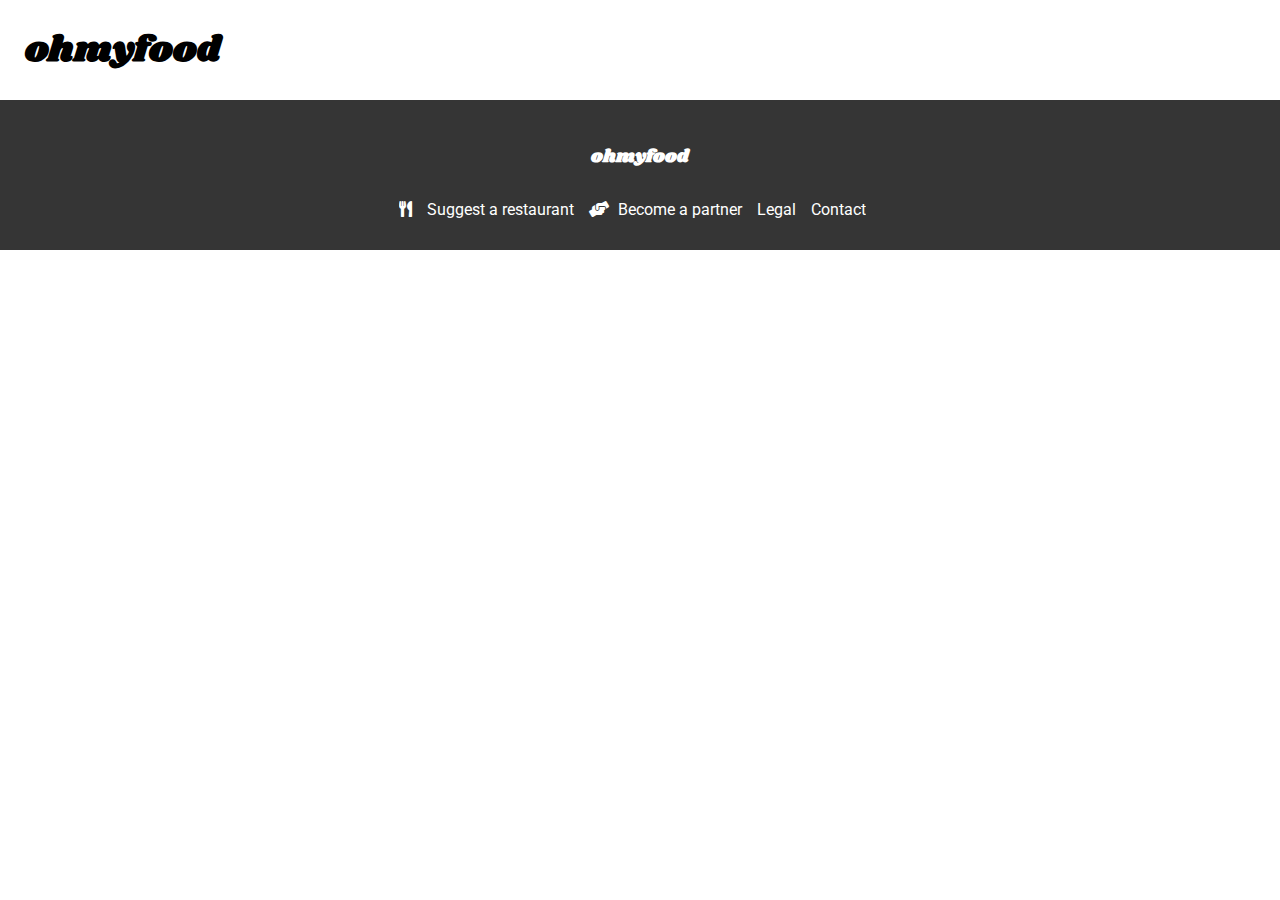
==== index.html @ 18c47f34 "finished header and footer" ====
<!DOCTYPE html>
<html lang="en">
  <head>
    <meta charset="UTF-8" />
    <meta name="viewport" content="width=device-width, initial-scale=1.0" />
    <link
      rel="stylesheet"
      href="https://cdnjs.cloudflare.com/ajax/libs/font-awesome/5.15.2/css/all.min.css"
    />
    <link rel="stylesheet" href="css/main.css" />
    <title>Document</title>
  </head>
  <body>
    <!-- Header -->
    <header class="header flex flex-ai-c">
      <h1 class="header__title"><a href="index.html">ohmyfood</a></h1>
    </header>

    <!-- Footer -->
    <footer class="footer">
      <h3 class="footer__heading">ohmyfood</h3>
      <ul class="footer__links flex flex-ai-c flex-jc-c">
        <li class="footer__listItems">
          <i class="fas fa-utensils footer__icon1"></i
          ><a href="#">Suggest a restaurant</a>
        </li>
        <li class="footer__listItems">
          <i class="fas fa-hands-helping footer__icon2"></i>
          <a href="#">Become a partner</a>
        </li>
        <li class="footer__listItems"><a href="#">Legal</a></li>
        <li class="footer__listItems"><a href="#">Contact</a></li>
      </ul>
    </footer>
  </body>
</html>
---- css/main.css ----
@import url("https://fonts.googleapis.com/css2?family=Roboto:wght@100;300;400;500;700&display=swap");
@import url("https://fonts.googleapis.com/css2?family=Shrikhand&display=swap");
html {
  font-size: 100%;
}

li {
  list-style-type: none;
}

.flex {
  display: -webkit-box;
  display: -ms-flexbox;
  display: flex;
}

.flex-jc-sb {
  -webkit-box-pack: justify;
      -ms-flex-pack: justify;
          justify-content: space-between;
}

.flex-jc-c {
  -webkit-box-pack: center;
      -ms-flex-pack: center;
          justify-content: center;
}

.flex-ai-c {
  -webkit-box-align: center;
      -ms-flex-align: center;
          align-items: center;
}

body {
  margin: 0;
  padding: 0;
  -webkit-box-sizing: border-box;
          box-sizing: border-box;
}

*, *::before, *::after {
  -webkit-box-sizing: inherit;
          box-sizing: inherit;
}

h1, h2, h3, h4, h5, h6 {
  padding: 0;
  margin: 0;
}

a {
  color: inherit;
  text-decoration: none;
}

.header {
  height: 100px;
  padding: 0 25px;
}

@media (max-width: 63.9375em) {
  .header {
    height: 50px;
    -webkit-box-pack: center;
        -ms-flex-pack: center;
            justify-content: center;
  }
}

.header__title {
  font-family: "Shrikhand", cursive;
  font-size: 2.25rem;
  cursor: pointer;
}

.footer {
  height: 150px;
  padding: 44px;
  background-color: #353535;
  color: white;
  text-align: center;
}

@media (max-width: 39.9375em) {
  .footer {
    height: 200px;
    padding: 25px;
    text-align: left;
  }
  .footer__links {
    display: block;
  }
}

.footer__heading {
  font-size: 1.125rem;
  font-family: "Shrikhand", cursive;
  margin-bottom: 25px;
}

.footer__links {
  padding: 0;
  margin: 0;
}

.footer__listItems {
  font-size: 1rem;
  font-family: "Roboto", sans-serif;
  margin: 5px 0;
  padding-right: 15px;
}

.footer__icon1 {
  margin-right: 15px;
}

.footer__icon2 {
  margin-right: 5px;
}
/*# sourceMappingURL=main.css.map */
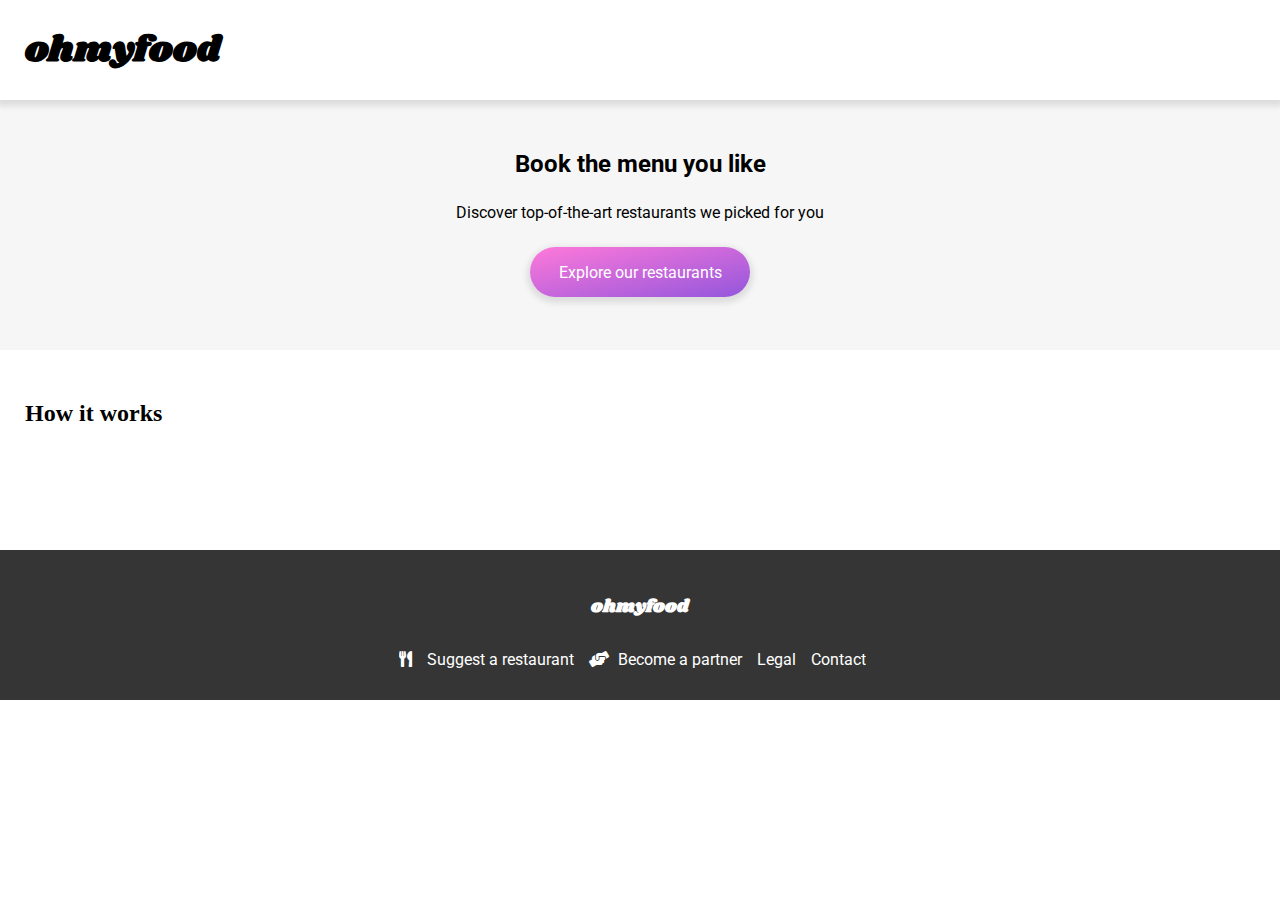
==== commit 6df89bf5: "finished location section and part of hero section" ====
--- a/index.html
+++ b/index.html
@@ -15,6 +15,27 @@
     <header class="header flex flex-ai-c">
       <h1 class="header__title"><a href="index.html">ohmyfood</a></h1>
     </header>
+
+    <!-- location section -->
+    <section class="location flex flex-jc-c flex-ai-c">
+      <p class="location__text">
+        <i class="fas fa-map-marker-alt location__icon"></i>Paris, Belleville
+      </p>
+    </section>
+
+    <!-- Hero section -->
+    <section class="hero">
+      <div class="heroTop">
+        <h2 class="heroTop__title">Book the menu you like</h2>
+        <p class="heroTop__text">
+          Discover top-of-the-art restaurants we picked for you
+        </p>
+        <button class="heroTop__button button">Explore our restaurants</button>
+      </div>
+      <div class="heroBottom">
+        <h2 class="heroBottom__title">How it works</h2>
+      </div>
+    </section>
 
     <!-- Footer -->
     <footer class="footer">
--- a/css/main.css
+++ b/css/main.css
@@ -8,6 +8,11 @@
   list-style-type: none;
 }
 
+button {
+  margin: 0;
+  padding: 0;
+}
+
 .flex {
   display: -webkit-box;
   display: -ms-flexbox;
@@ -49,14 +54,38 @@
   margin: 0;
 }
 
+p {
+  margin: 0;
+  padding: 0;
+}
+
 a {
   color: inherit;
   text-decoration: none;
 }
 
+.button {
+  height: 50px;
+  width: 220px;
+  background: -webkit-gradient(linear, left top, right bottom, from(#ff79da), to(#9356dc));
+  background: linear-gradient(to right bottom, #ff79da, #9356dc);
+  color: white;
+  -webkit-box-shadow: 0px 3px 6px 3px rgba(0, 0, 0, 0.1);
+          box-shadow: 0px 3px 6px 3px rgba(0, 0, 0, 0.1);
+  font-family: "Roboto", sans-serif;
+  font-size: 1rem;
+  border-style: none;
+  border-radius: 25px;
+  outline: none;
+}
+
 .header {
+  position: relative;
   height: 100px;
   padding: 0 25px;
+  z-index: 10;
+  -webkit-box-shadow: 0px 3px 6px 3px rgba(0, 0, 0, 0.1);
+          box-shadow: 0px 3px 6px 3px rgba(0, 0, 0, 0.1);
 }
 
 @media (max-width: 63.9375em) {
@@ -74,6 +103,71 @@
   cursor: pointer;
 }
 
+.location {
+  font-family: "Roboto", sans-serif;
+  font-size: 1rem;
+  height: 50px;
+  background-color: #eaeaea;
+}
+
+.location__icon {
+  position: relative;
+  right: 15px;
+}
+
+@media (min-width: 64em) {
+  .location {
+    display: none;
+  }
+}
+
+.hero {
+  height: 450px;
+  text-align: center;
+}
+
+.hero .heroTop {
+  padding: 50px 25px;
+  height: 250px;
+  background-color: #f6f6f6;
+}
+
+.hero .heroTop__title {
+  font-family: "Roboto", sans-serif;
+  font-size: 1.5rem;
+  margin-bottom: 25px;
+}
+
+.hero .heroTop__text {
+  font-family: "Roboto", sans-serif;
+  font-size: 1rem;
+}
+
+.hero .heroTop__button {
+  margin-top: 25px;
+}
+
+.hero .heroBottom {
+  padding: 50px 25px;
+  height: 200px;
+}
+
+.hero .heroBottom__title {
+  text-align: left;
+}
+
+@media (max-width: 39.9375em) {
+  .hero {
+    height: 725px;
+  }
+  .hero .heroTop {
+    height: 268px;
+  }
+  .hero .heroTop__text {
+    height: 38px;
+  }
+}
+
 .footer {
   height: 150px;
   padding: 44px;
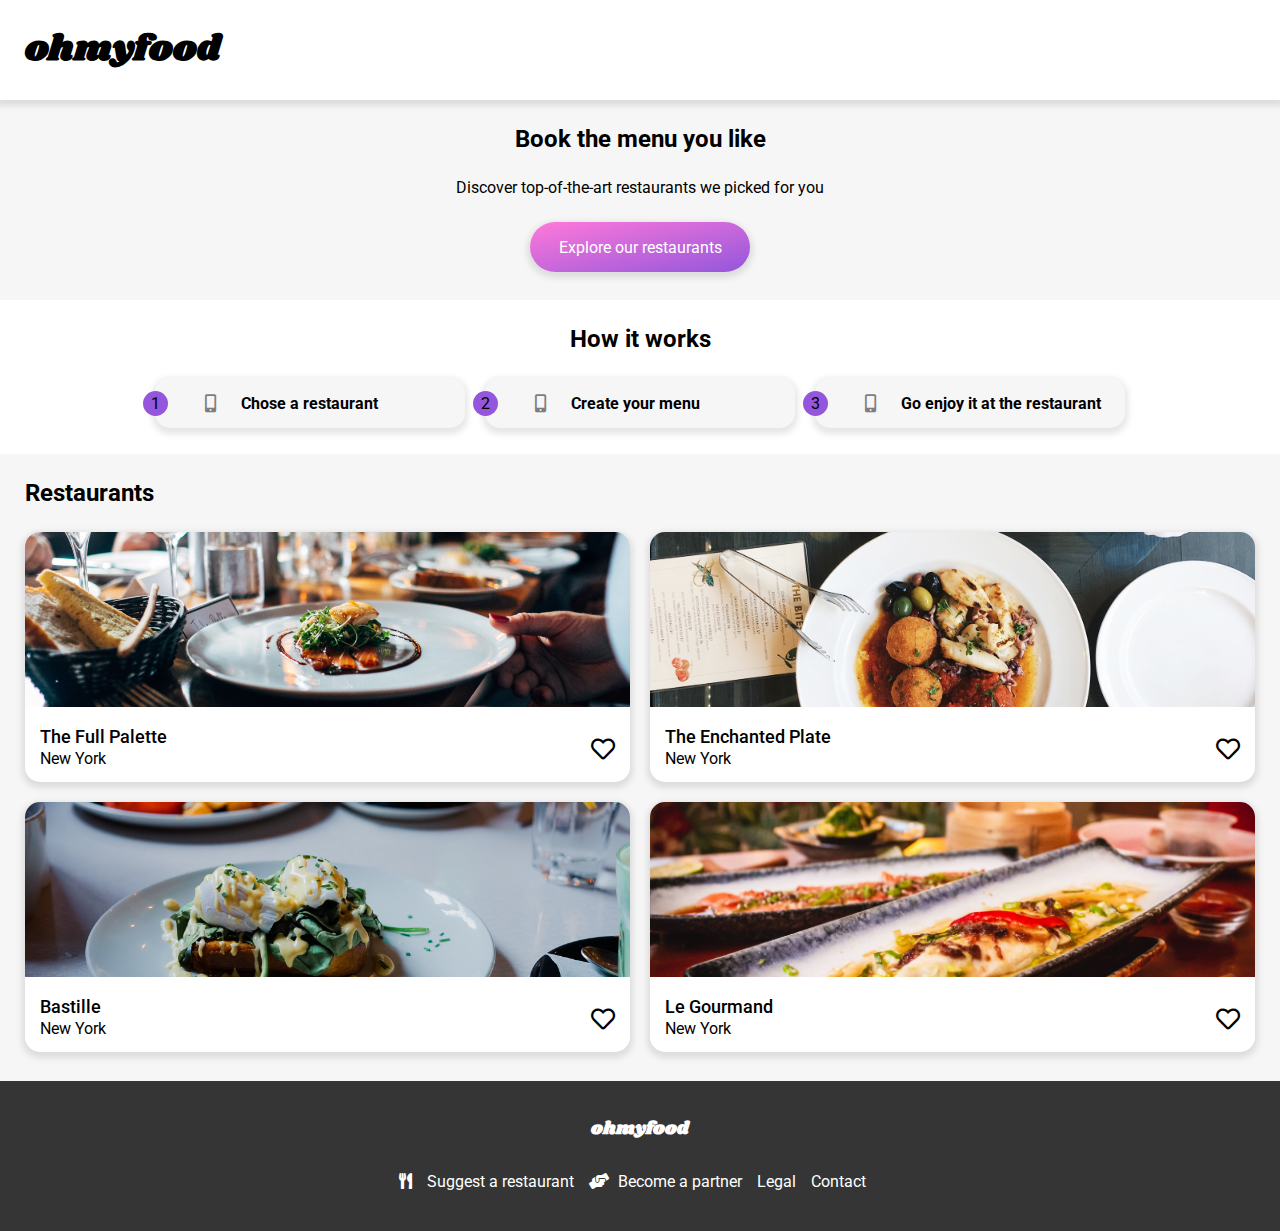
==== commit 31055b02: "Finished home page and cleaned up some code" ====
--- a/index.html
+++ b/index.html
@@ -12,8 +12,10 @@
   </head>
   <body>
     <!-- Header -->
-    <header class="header flex flex-ai-c">
-      <h1 class="header__title"><a href="index.html">ohmyfood</a></h1>
+    <header class="header">
+      <nav class="header__nav">
+        <h1 class="header__navTitle"><a href="index.html">ohmyfood</a></h1>
+      </nav>
     </header>
 
     <!-- location section -->
@@ -34,24 +36,113 @@
       </div>
       <div class="heroBottom">
         <h2 class="heroBottom__title">How it works</h2>
+        <div class="heroCards flex flex-ai-c">
+          <div class="heroCard flex flex-ai-c">
+            <div class="heroCard__circle flex flex-jc-c flex-ai-c">
+              <p>1</p>
+            </div>
+            <i class="fas fa-mobile-alt heroCard__icon"></i>
+            <p class="heroCard__text">Chose a restaurant</p>
+          </div>
+          <div class="heroCard flex flex-ai-c">
+            <div class="heroCard__circle flex flex-jc-c flex-ai-c">
+              <p>2</p>
+            </div>
+            <i class="fas fa-mobile-alt heroCard__icon"></i>
+            <p class="heroCard__text">Create your menu</p>
+          </div>
+          <div class="heroCard flex flex-ai-c">
+            <div class="heroCard__circle flex flex-jc-c flex-ai-c">
+              <p>3</p>
+            </div>
+            <i class="fas fa-mobile-alt heroCard__icon"></i>
+            <p class="heroCard__text">Go enjoy it at the restaurant</p>
+          </div>
+        </div>
       </div>
     </section>
 
+    <!-- Restaurants Section -->
+    <main class="restaurants">
+      <div class="restaurants__section">
+        <h2 class="restaurants__title">Restaurants</h2>
+        <section class="restaurants__cards grid">
+          <!-- The Full Palette -->
+          <div class="restaurants__card restaurants__card--big fullPalette">
+            <img
+              src="./img/jay-wennington-N_Y88TWmGwA-unsplash.jpg"
+              alt="the full Palette picture"
+              class="restaurants__cardPicture restaurants__cardPicture--big"
+            />
+            <div class="restaurants__cardInfo grid">
+              <h2 class="restaurants__cardTitle">The Full Palette</h2>
+              <p class="restaurants__cardText">New York</p>
+              <i class="far fa-heart restaurants__cardIcon"></i>
+            </div>
+          </div>
+
+          <!-- The Enchanted Plate -->
+          <div class="restaurants__card enchatedPlate">
+            <img
+              src="./img/stil-u2Lp8tXIcjw-unsplash.jpg"
+              alt="The Enchanted Plate picture"
+              class="restaurants__cardPicture"
+            />
+            <div class="restaurants__cardInfo grid">
+              <h2 class="restaurants__cardTitle">The Enchanted Plate</h2>
+              <p class="restaurants__cardText">New York</p>
+              <i class="far fa-heart restaurants__cardIcon"></i>
+            </div>
+          </div>
+
+          <!-- Bastille -->
+          <div class="restaurants__card restaurants__card--big bastille">
+            <img
+              src="./img/toa-heftiba-DQKerTsQwi0-unsplash.jpg"
+              alt="Bastille picture"
+              class="restaurants__cardPicture restaurants__cardPicture--big"
+            />
+            <div class="restaurants__cardInfo grid">
+              <h2 class="restaurants__cardTitle">Bastille</h2>
+              <p class="restaurants__cardText">New York</p>
+              <i class="far fa-heart restaurants__cardIcon"></i>
+            </div>
+          </div>
+
+          <!-- Le Gourmand -->
+          <div class="restaurants__card gourmand">
+            <img
+              src="./img/louis-hansel-shotsoflouis-qNBGVyOCY8Q-unsplash.jpg"
+              alt="Le Gourmand picture"
+              class="restaurants__cardPicture"
+            />
+            <div class="restaurants__cardInfo grid">
+              <h2 class="restaurants__cardTitle">Le Gourmand</h2>
+              <p class="restaurants__cardText">New York</p>
+              <i class="far fa-heart restaurants__cardIcon"></i>
+            </div>
+          </div>
+        </section>
+      </div>
+    </main>
+
     <!-- Footer -->
-    <footer class="footer">
-      <h3 class="footer__heading">ohmyfood</h3>
-      <ul class="footer__links flex flex-ai-c flex-jc-c">
-        <li class="footer__listItems">
-          <i class="fas fa-utensils footer__icon1"></i
-          ><a href="#">Suggest a restaurant</a>
-        </li>
-        <li class="footer__listItems">
-          <i class="fas fa-hands-helping footer__icon2"></i>
-          <a href="#">Become a partner</a>
-        </li>
-        <li class="footer__listItems"><a href="#">Legal</a></li>
-        <li class="footer__listItems"><a href="#">Contact</a></li>
-      </ul>
+    <footer class="footer flex flex-jc-c flex-ai-c">
+      <div>
+        <h3 class="footer__heading">ohmyfood</h3>
+        <ul class="footer__links flex flex-ai-c flex-jc-c">
+          <li class="footer__listItems">
+            <i class="fas fa-utensils footer__icon1"></i
+            ><a href="#">Suggest a restaurant</a>
+          </li>
+          <li class="footer__listItems">
+            <i class="fas fa-hands-helping footer__icon2"></i>
+            <a href="#">Become a partner</a>
+          </li>
+          <li class="footer__listItems"><a href="#">Legal</a></li>
+          <li class="footer__listItems"><a href="#">Contact</a></li>
+        </ul>
+      </div>
     </footer>
   </body>
 </html>
--- a/css/main.css
+++ b/css/main.css
@@ -35,6 +35,11 @@
   -webkit-box-align: center;
       -ms-flex-align: center;
           align-items: center;
+}
+
+.grid {
+  display: -ms-grid;
+  display: grid;
 }
 
 body {
@@ -54,7 +59,14 @@
   margin: 0;
 }
 
+h2 {
+  font-family: "Roboto", sans-serif;
+  margin: 0;
+  padding: 0;
+}
+
 p {
+  font-family: "Roboto", sans-serif;
   margin: 0;
   padding: 0;
 }
@@ -83,6 +95,7 @@
   position: relative;
   height: 100px;
   padding: 0 25px;
+  line-height: 100px;
   z-index: 10;
   -webkit-box-shadow: 0px 3px 6px 3px rgba(0, 0, 0, 0.1);
           box-shadow: 0px 3px 6px 3px rgba(0, 0, 0, 0.1);
@@ -90,17 +103,28 @@
 
 @media (max-width: 63.9375em) {
   .header {
-    height: 50px;
+    padding: 0 10px;
     -webkit-box-pack: center;
         -ms-flex-pack: center;
             justify-content: center;
   }
 }
 
-.header__title {
+.header__navTitle {
+  text-align: center;
   font-family: "Shrikhand", cursive;
   font-size: 2.25rem;
   cursor: pointer;
+}
+
+@media (min-width: 64em) {
+  .header__nav {
+    max-width: 1440px;
+    margin: 0 auto;
+  }
+  .header__navTitle {
+    text-align: left;
+  }
 }
 
 .location {
@@ -122,24 +146,21 @@
 }
 
 .hero {
-  height: 450px;
   text-align: center;
 }
 
 .hero .heroTop {
-  padding: 50px 25px;
-  height: 250px;
+  padding: 25px;
+  height: 200px;
   background-color: #f6f6f6;
 }
 
 .hero .heroTop__title {
-  font-family: "Roboto", sans-serif;
   font-size: 1.5rem;
   margin-bottom: 25px;
 }
 
 .hero .heroTop__text {
-  font-family: "Roboto", sans-serif;
   font-size: 1rem;
 }
 
@@ -148,29 +169,305 @@
 }
 
 .hero .heroBottom {
-  padding: 50px 25px;
-  height: 200px;
+  padding: 25px;
 }
 
 .hero .heroBottom__title {
+  font-size: 1.5rem;
+  margin-bottom: 25px;
   text-align: left;
+}
+
+.hero .heroCards {
+  -webkit-box-orient: vertical;
+  -webkit-box-direction: normal;
+      -ms-flex-direction: column;
+          flex-direction: column;
+}
+
+.hero .heroCard {
+  height: 50px;
+  width: 310px;
+  border-radius: 15px;
+  background-color: #f6f6f6;
+  -webkit-box-shadow: 0px 3px 6px 3px rgba(0, 0, 0, 0.1);
+          box-shadow: 0px 3px 6px 3px rgba(0, 0, 0, 0.1);
+}
+
+.hero .heroCard__circle {
+  position: relative;
+  right: 12px;
+  height: 25px;
+  width: 25px;
+  border-radius: 50%;
+  background-color: #9356dc;
+}
+
+.hero .heroCard__icon {
+  font-size: 1.125rem;
+  color: #7e7e7e;
+  margin-right: 12px;
+}
+
+.hero .heroCard__text {
+  font-weight: 700;
+}
+
+.hero .heroCard:not(:last-child) {
+  margin-bottom: 25px;
 }
 
 @media (max-width: 39.9375em) {
   .hero {
-    height: 725px;
+    height: 523px;
   }
   .hero .heroTop {
-    height: 268px;
+    height: 218px;
+    padding: 25px 10px;
   }
   .hero .heroTop__text {
     height: 38px;
   }
+  .hero .heroCard {
+    width: 100%;
+  }
+  .hero .heroBottom {
+    height: 305px;
+    padding: 25px 10px;
+  }
+  .hero .heroCard {
+    width: 92%;
+  }
+}
+
+@media (min-width: 40em) {
+  .hero {
+    height: 505px;
+  }
+  .hero .heroBottom {
+    height: 305px;
+  }
+  .hero .heroBottom__title {
+    text-align: center;
+  }
+  .hero .heroCard__icon {
+    margin: 0 25px;
+  }
+}
+
+@media (min-width: 64em) {
+  .hero {
+    height: 354px;
+  }
+  .hero .heroCards {
+    -webkit-box-orient: horizontal;
+    -webkit-box-direction: normal;
+        -ms-flex-direction: row;
+            flex-direction: row;
+    -webkit-box-pack: center;
+        -ms-flex-pack: center;
+            justify-content: center;
+  }
+  .hero .heroCard:not(:last-child) {
+    margin-right: 20px;
+    margin-bottom: 0;
+  }
+  .hero .heroBottom {
+    height: 154px;
+  }
+}
+
+.restaurants {
+  background: #f6f6f6;
+}
+
+.restaurants__title {
+  padding-bottom: 25px;
+}
+
+@media (max-width: 39.9375em) {
+  .restaurants {
+    height: 1180px;
+    padding: 25px 10px;
+  }
+  .restaurants__cards {
+    grid-row-gap: 25px;
+  }
+  .restaurants__card {
+    height: 250px;
+    width: 100%;
+    border-radius: 15px;
+    background: white;
+    -webkit-box-shadow: 0px 3px 6px 3px rgba(0, 0, 0, 0.1);
+            box-shadow: 0px 3px 6px 3px rgba(0, 0, 0, 0.1);
+  }
+  .restaurants__cardPicture {
+    height: 175px;
+    width: 100%;
+    -o-object-fit: cover;
+       object-fit: cover;
+    border-radius: 15px 15px 0 0;
+  }
+  .restaurants__cardInfo {
+    -ms-grid-columns: 80% 20%;
+        grid-template-columns: 80% 20%;
+    -ms-grid-rows: 50% 50%;
+        grid-template-rows: 50% 50%;
+    height: 75px;
+  }
+  .restaurants__cardTitle {
+    font-size: 1.125rem;
+    font-weight: 500;
+    -ms-grid-column: 1;
+    -ms-grid-column-span: 1;
+    grid-column: 1/2;
+    padding: 15px 0 0 15px;
+  }
+  .restaurants__cardText {
+    -ms-grid-column: 1;
+    -ms-grid-column-span: 1;
+    grid-column: 1/2;
+    padding-left: 15px;
+  }
+  .restaurants__cardIcon {
+    -ms-grid-column: 2;
+    -ms-grid-column-span: 1;
+    grid-column: 2/3;
+    -ms-grid-row: 1;
+    -ms-grid-row-span: 2;
+    grid-row: 1/3;
+    -ms-grid-column-align: end;
+        justify-self: end;
+    -ms-flex-item-align: center;
+        -ms-grid-row-align: center;
+        align-self: center;
+    padding-right: 15px;
+  }
+}
+
+@media (min-width: 40em) {
+  .restaurants {
+    height: 627px;
+    padding: 25px;
+  }
+  .restaurants__cards {
+    -ms-grid-columns: 1fr 1fr;
+        grid-template-columns: 1fr 1fr;
+    -ms-grid-rows: 1fr 1fr;
+        grid-template-rows: 1fr 1fr;
+    grid-gap: 20px;
+  }
+  .restaurants__card {
+    height: 250px;
+    width: 100%;
+    border-radius: 15px;
+    background: white;
+    -webkit-box-shadow: 0px 3px 6px 3px rgba(0, 0, 0, 0.1);
+            box-shadow: 0px 3px 6px 3px rgba(0, 0, 0, 0.1);
+  }
+  .restaurants__cardPicture {
+    height: 175px;
+    width: 100%;
+    -o-object-fit: cover;
+       object-fit: cover;
+    border-radius: 15px 15px 0 0;
+  }
+  .restaurants__cardInfo {
+    -ms-grid-columns: 60% 40%;
+        grid-template-columns: 60% 40%;
+    -ms-grid-rows: 50% 50%;
+        grid-template-rows: 50% 50%;
+    height: 75px;
+  }
+  .restaurants__cardTitle {
+    font-size: 1.125rem;
+    font-weight: 500;
+    -ms-grid-column: 1;
+    -ms-grid-column-span: 1;
+    grid-column: 1/2;
+    padding: 15px 0 0 15px;
+  }
+  .restaurants__cardText {
+    font-weight: 400;
+    -ms-grid-column: 1;
+    -ms-grid-column-span: 1;
+    grid-column: 1/2;
+    padding-left: 15px;
+  }
+  .restaurants__cardIcon {
+    -ms-grid-column: 2;
+    -ms-grid-column-span: 1;
+    grid-column: 2/3;
+    -ms-grid-row: 1;
+    -ms-grid-row-span: 2;
+    grid-row: 1/3;
+    -ms-grid-column-align: end;
+        justify-self: end;
+    -ms-flex-item-align: center;
+        -ms-grid-row-align: center;
+        align-self: center;
+    font-size: 1.5rem;
+    padding-right: 15px;
+  }
+}
+
+@media (min-width: 90em) {
+  .restaurants__section {
+    max-width: 1440px;
+    margin: 0 auto;
+  }
+  .restaurants__cards {
+    -ms-grid-columns: 1fr 1fr 1fr;
+        grid-template-columns: 1fr 1fr 1fr;
+    -ms-grid-rows: 1fr 1fr;
+        grid-template-rows: 1fr 1fr;
+  }
+  .restaurants__card--big {
+    display: -ms-grid;
+    display: grid;
+    -ms-grid-rows: 85% 15%;
+        grid-template-rows: 85% 15%;
+    height: 100%;
+  }
+  .restaurants__cardPicture--big {
+    height: 100%;
+  }
+  .restaurants .fullPalette {
+    -ms-grid-column: 1;
+    -ms-grid-column-span: 1;
+    grid-column: 1/2;
+    -ms-grid-row: 1;
+    -ms-grid-row-span: 2;
+    grid-row: 1/3;
+  }
+  .restaurants .enchantedPlate {
+    -ms-grid-column: 2;
+    -ms-grid-column-span: 1;
+    grid-column: 2/3;
+    -ms-grid-row: 1;
+    -ms-grid-row-span: 1;
+    grid-row: 1/2;
+  }
+  .restaurants .bastille {
+    -ms-grid-column: 3;
+    -ms-grid-column-span: 1;
+    grid-column: 3/4;
+    -ms-grid-row: 1;
+    -ms-grid-row-span: 2;
+    grid-row: 1/3;
+  }
+  .restaurants .gourmand {
+    -ms-grid-column: 2;
+    -ms-grid-column-span: 1;
+    grid-column: 2/3;
+    -ms-grid-row: 2;
+    -ms-grid-row-span: 1;
+    grid-row: 2/3;
+  }
 }
 
 .footer {
   height: 150px;
-  padding: 44px;
   background-color: #353535;
   color: white;
   text-align: center;
@@ -178,8 +475,9 @@
 
 @media (max-width: 39.9375em) {
   .footer {
+    display: block;
     height: 200px;
-    padding: 25px;
+    padding: 25px 10px;
     text-align: left;
   }
   .footer__links {
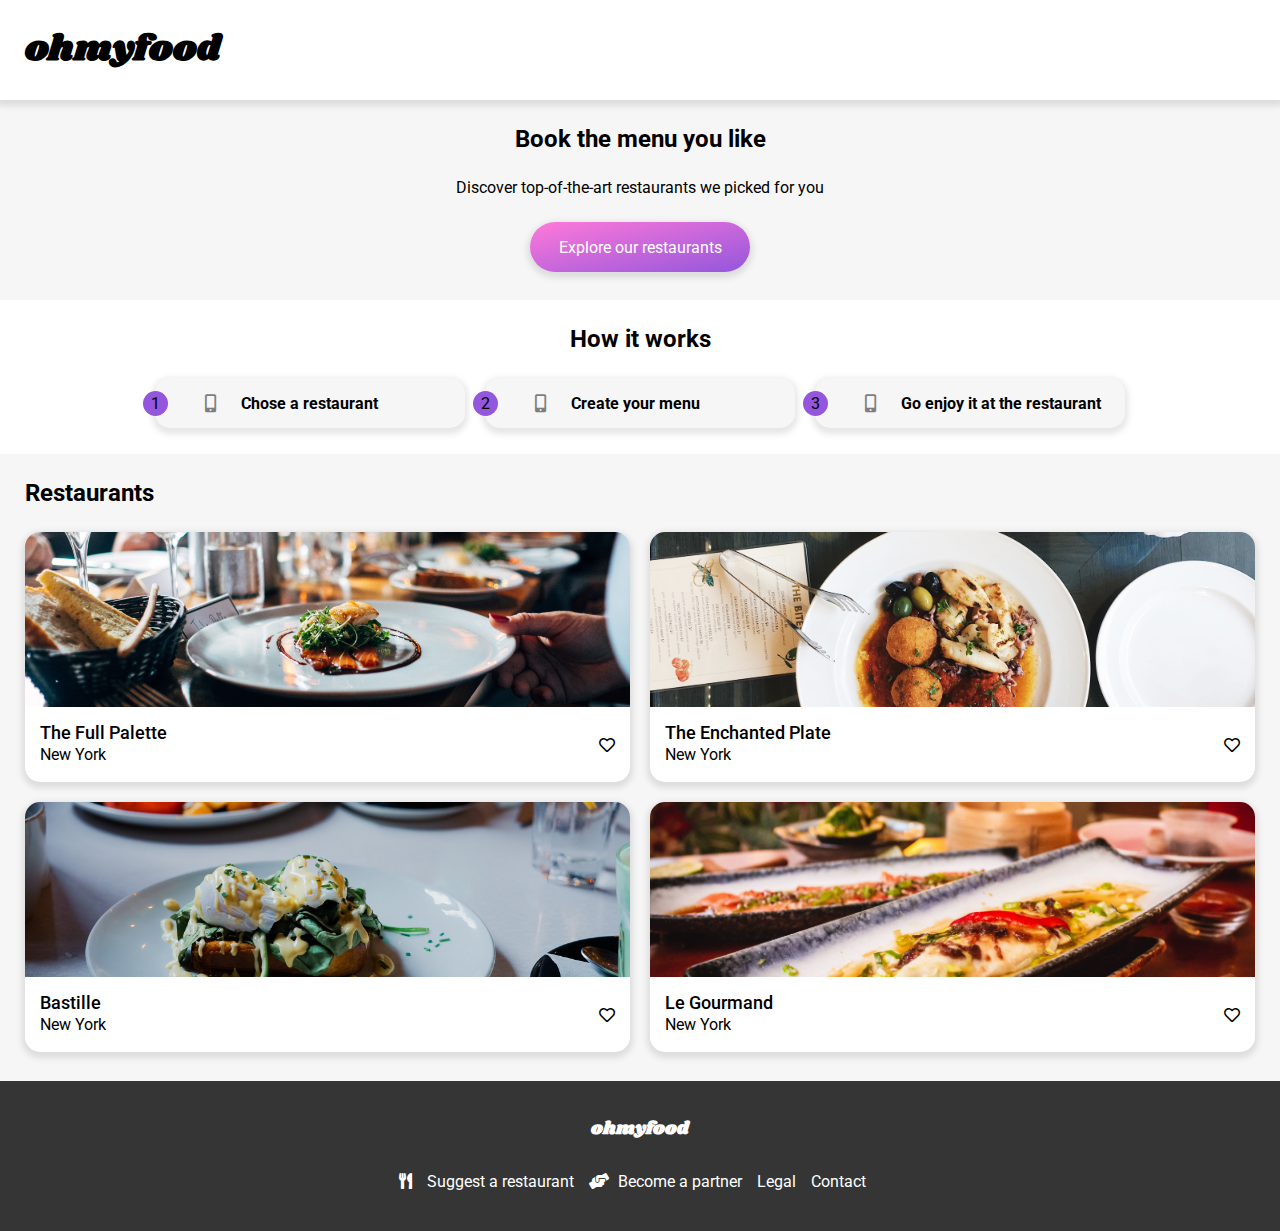
==== commit b619ce76: "cleaned up card code" ====
--- a/index.html
+++ b/index.html
@@ -68,13 +68,15 @@
         <h2 class="restaurants__title">Restaurants</h2>
         <section class="restaurants__cards grid">
           <!-- The Full Palette -->
-          <div class="restaurants__card restaurants__card--big fullPalette">
+          <div
+            class="restaurants__card restaurants__card--big grid fullPalette"
+          >
             <img
               src="./img/jay-wennington-N_Y88TWmGwA-unsplash.jpg"
               alt="the full Palette picture"
               class="restaurants__cardPicture restaurants__cardPicture--big"
             />
-            <div class="restaurants__cardInfo grid">
+            <div class="restaurants__cardBody grid">
               <h2 class="restaurants__cardTitle">The Full Palette</h2>
               <p class="restaurants__cardText">New York</p>
               <i class="far fa-heart restaurants__cardIcon"></i>
@@ -82,13 +84,13 @@
           </div>
 
           <!-- The Enchanted Plate -->
-          <div class="restaurants__card enchatedPlate">
+          <div class="restaurants__card grid enchatedPlate">
             <img
               src="./img/stil-u2Lp8tXIcjw-unsplash.jpg"
               alt="The Enchanted Plate picture"
               class="restaurants__cardPicture"
             />
-            <div class="restaurants__cardInfo grid">
+            <div class="restaurants__cardBody grid">
               <h2 class="restaurants__cardTitle">The Enchanted Plate</h2>
               <p class="restaurants__cardText">New York</p>
               <i class="far fa-heart restaurants__cardIcon"></i>
@@ -96,13 +98,13 @@
           </div>
 
           <!-- Bastille -->
-          <div class="restaurants__card restaurants__card--big bastille">
+          <div class="restaurants__card restaurants__card--big grid bastille">
             <img
               src="./img/toa-heftiba-DQKerTsQwi0-unsplash.jpg"
               alt="Bastille picture"
               class="restaurants__cardPicture restaurants__cardPicture--big"
             />
-            <div class="restaurants__cardInfo grid">
+            <div class="restaurants__cardBody grid">
               <h2 class="restaurants__cardTitle">Bastille</h2>
               <p class="restaurants__cardText">New York</p>
               <i class="far fa-heart restaurants__cardIcon"></i>
@@ -110,13 +112,13 @@
           </div>
 
           <!-- Le Gourmand -->
-          <div class="restaurants__card gourmand">
+          <div class="restaurants__card grid gourmand">
             <img
               src="./img/louis-hansel-shotsoflouis-qNBGVyOCY8Q-unsplash.jpg"
               alt="Le Gourmand picture"
               class="restaurants__cardPicture"
             />
-            <div class="restaurants__cardInfo grid">
+            <div class="restaurants__cardBody grid">
               <h2 class="restaurants__cardTitle">Le Gourmand</h2>
               <p class="restaurants__cardText">New York</p>
               <i class="far fa-heart restaurants__cardIcon"></i>
--- a/css/main.css
+++ b/css/main.css
@@ -91,6 +91,76 @@
   outline: none;
 }
 
+.restaurants__card {
+  height: 250px;
+  width: 100%;
+  background: white;
+  border-radius: 15px;
+  -webkit-box-shadow: 0px 3px 6px 3px rgba(0, 0, 0, 0.1);
+          box-shadow: 0px 3px 6px 3px rgba(0, 0, 0, 0.1);
+}
+
+@media (min-width: 90em) {
+  .restaurants__card--big {
+    height: 100%;
+    -ms-grid-rows: 85% 15%;
+        grid-template-rows: 85% 15%;
+  }
+}
+
+.restaurants__cardPicture {
+  height: 175px;
+  width: 100%;
+  -o-object-fit: cover;
+     object-fit: cover;
+  border-radius: 15px 15px 0 0;
+}
+
+@media (min-width: 90em) {
+  .restaurants__cardPicture--big {
+    height: 100%;
+  }
+}
+
+.restaurants__cardBody {
+  height: 75px;
+  -ms-grid-columns: 80% 20%;
+      grid-template-columns: 80% 20%;
+  -ms-grid-rows: 50% 50%;
+      grid-template-rows: 50% 50%;
+}
+
+.restaurants__cardTitle {
+  padding: 15px 0 0 15px;
+  font-size: 1.125rem;
+  font-weight: 500;
+  -ms-grid-column: 1;
+  -ms-grid-column-span: 1;
+  grid-column: 1/2;
+}
+
+.restaurants__cardText {
+  padding: 0 0 0 15px;
+  -ms-grid-column: 1;
+  -ms-grid-column-span: 1;
+  grid-column: 1/2;
+}
+
+.restaurants__cardIcon {
+  -ms-grid-column-align: end;
+      justify-self: end;
+  -ms-flex-item-align: center;
+      -ms-grid-row-align: center;
+      align-self: center;
+  padding-right: 15px;
+  -ms-grid-column: 2;
+  -ms-grid-column-span: 1;
+  grid-column: 2/3;
+  -ms-grid-row: 1;
+  -ms-grid-row-span: 2;
+  grid-row: 1/3;
+}
+
 .header {
   position: relative;
   height: 100px;
@@ -293,56 +363,6 @@
   .restaurants__cards {
     grid-row-gap: 25px;
   }
-  .restaurants__card {
-    height: 250px;
-    width: 100%;
-    border-radius: 15px;
-    background: white;
-    -webkit-box-shadow: 0px 3px 6px 3px rgba(0, 0, 0, 0.1);
-            box-shadow: 0px 3px 6px 3px rgba(0, 0, 0, 0.1);
-  }
-  .restaurants__cardPicture {
-    height: 175px;
-    width: 100%;
-    -o-object-fit: cover;
-       object-fit: cover;
-    border-radius: 15px 15px 0 0;
-  }
-  .restaurants__cardInfo {
-    -ms-grid-columns: 80% 20%;
-        grid-template-columns: 80% 20%;
-    -ms-grid-rows: 50% 50%;
-        grid-template-rows: 50% 50%;
-    height: 75px;
-  }
-  .restaurants__cardTitle {
-    font-size: 1.125rem;
-    font-weight: 500;
-    -ms-grid-column: 1;
-    -ms-grid-column-span: 1;
-    grid-column: 1/2;
-    padding: 15px 0 0 15px;
-  }
-  .restaurants__cardText {
-    -ms-grid-column: 1;
-    -ms-grid-column-span: 1;
-    grid-column: 1/2;
-    padding-left: 15px;
-  }
-  .restaurants__cardIcon {
-    -ms-grid-column: 2;
-    -ms-grid-column-span: 1;
-    grid-column: 2/3;
-    -ms-grid-row: 1;
-    -ms-grid-row-span: 2;
-    grid-row: 1/3;
-    -ms-grid-column-align: end;
-        justify-self: end;
-    -ms-flex-item-align: center;
-        -ms-grid-row-align: center;
-        align-self: center;
-    padding-right: 15px;
-  }
 }
 
 @media (min-width: 40em) {
@@ -357,58 +377,6 @@
         grid-template-rows: 1fr 1fr;
     grid-gap: 20px;
   }
-  .restaurants__card {
-    height: 250px;
-    width: 100%;
-    border-radius: 15px;
-    background: white;
-    -webkit-box-shadow: 0px 3px 6px 3px rgba(0, 0, 0, 0.1);
-            box-shadow: 0px 3px 6px 3px rgba(0, 0, 0, 0.1);
-  }
-  .restaurants__cardPicture {
-    height: 175px;
-    width: 100%;
-    -o-object-fit: cover;
-       object-fit: cover;
-    border-radius: 15px 15px 0 0;
-  }
-  .restaurants__cardInfo {
-    -ms-grid-columns: 60% 40%;
-        grid-template-columns: 60% 40%;
-    -ms-grid-rows: 50% 50%;
-        grid-template-rows: 50% 50%;
-    height: 75px;
-  }
-  .restaurants__cardTitle {
-    font-size: 1.125rem;
-    font-weight: 500;
-    -ms-grid-column: 1;
-    -ms-grid-column-span: 1;
-    grid-column: 1/2;
-    padding: 15px 0 0 15px;
-  }
-  .restaurants__cardText {
-    font-weight: 400;
-    -ms-grid-column: 1;
-    -ms-grid-column-span: 1;
-    grid-column: 1/2;
-    padding-left: 15px;
-  }
-  .restaurants__cardIcon {
-    -ms-grid-column: 2;
-    -ms-grid-column-span: 1;
-    grid-column: 2/3;
-    -ms-grid-row: 1;
-    -ms-grid-row-span: 2;
-    grid-row: 1/3;
-    -ms-grid-column-align: end;
-        justify-self: end;
-    -ms-flex-item-align: center;
-        -ms-grid-row-align: center;
-        align-self: center;
-    font-size: 1.5rem;
-    padding-right: 15px;
-  }
 }
 
 @media (min-width: 90em) {
@@ -421,16 +389,6 @@
         grid-template-columns: 1fr 1fr 1fr;
     -ms-grid-rows: 1fr 1fr;
         grid-template-rows: 1fr 1fr;
-  }
-  .restaurants__card--big {
-    display: -ms-grid;
-    display: grid;
-    -ms-grid-rows: 85% 15%;
-        grid-template-rows: 85% 15%;
-    height: 100%;
-  }
-  .restaurants__cardPicture--big {
-    height: 100%;
   }
   .restaurants .fullPalette {
     -ms-grid-column: 1;
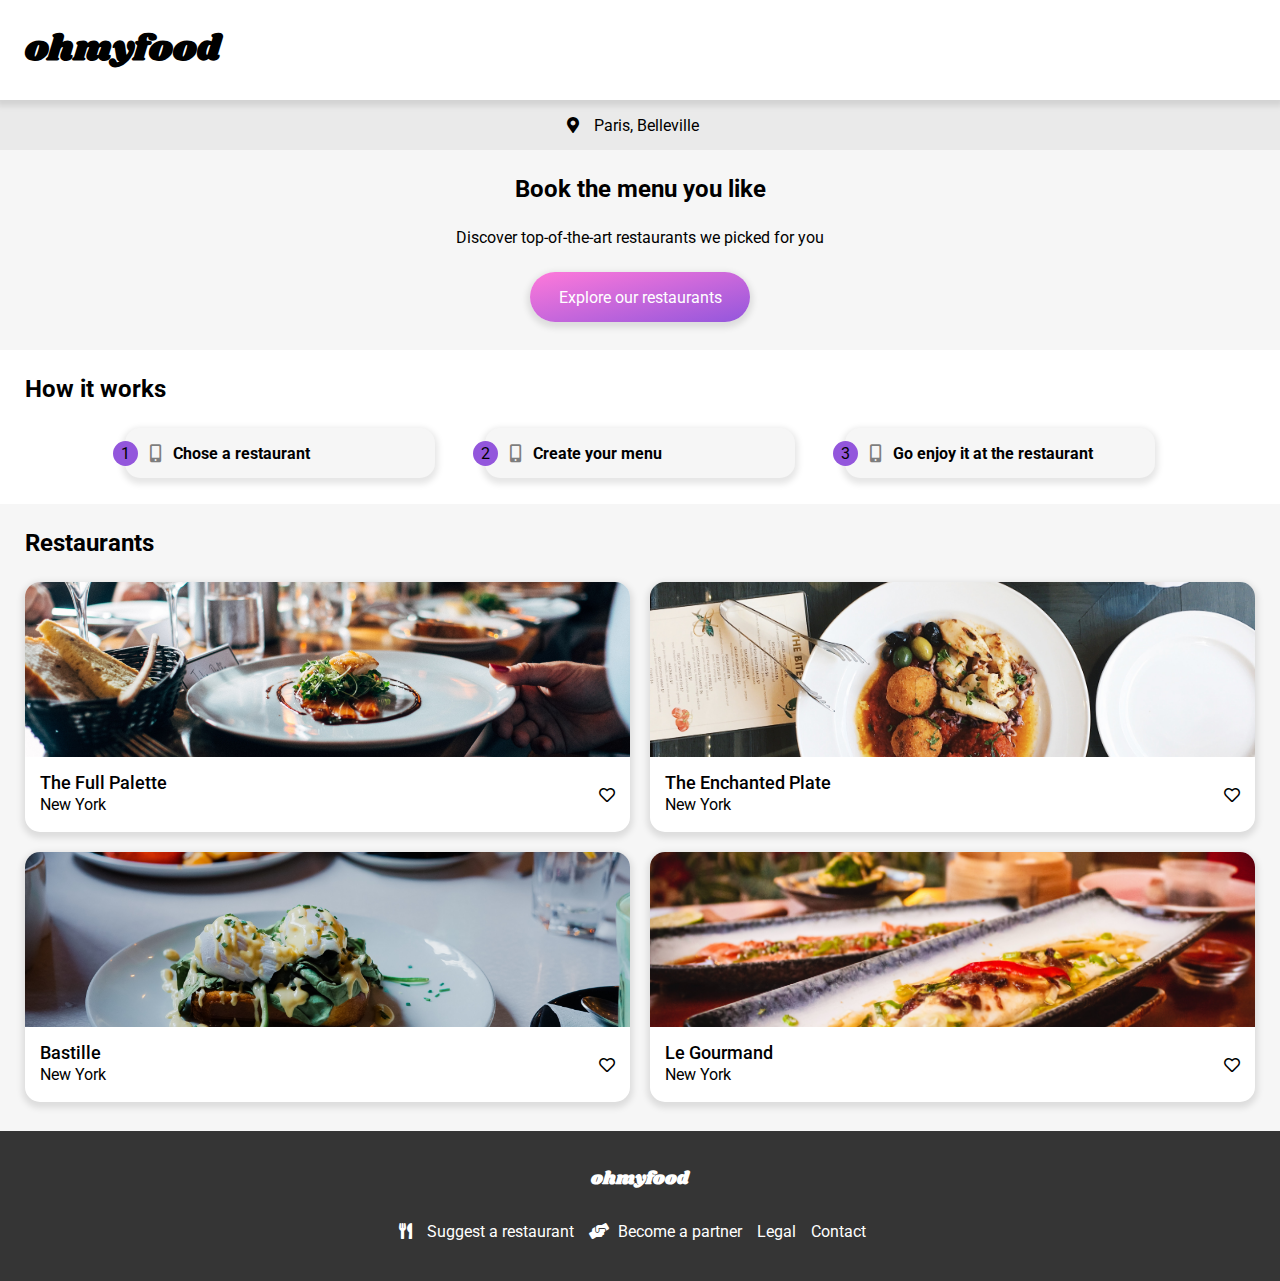
==== commit ad8a473a: "cleaned up hero section code" ====
--- a/index.html
+++ b/index.html
@@ -27,39 +27,41 @@
 
     <!-- Hero section -->
     <section class="hero">
-      <div class="heroTop">
+      <!-- Hero Top -->
+      <section class="heroTop">
         <h2 class="heroTop__title">Book the menu you like</h2>
         <p class="heroTop__text">
           Discover top-of-the-art restaurants we picked for you
         </p>
         <button class="heroTop__button button">Explore our restaurants</button>
-      </div>
-      <div class="heroBottom">
+      </section>
+      <!-- Hero Bottom -->
+      <section class="heroBottom">
         <h2 class="heroBottom__title">How it works</h2>
-        <div class="heroCards flex flex-ai-c">
-          <div class="heroCard flex flex-ai-c">
-            <div class="heroCard__circle flex flex-jc-c flex-ai-c">
+        <section class="heroBottom__cards flex flex-ai-c">
+          <article class="heroBottom__card flex flex-ai-c">
+            <div class="heroBottom__cardCircle flex flex-jc-c flex-ai-c">
               <p>1</p>
             </div>
-            <i class="fas fa-mobile-alt heroCard__icon"></i>
-            <p class="heroCard__text">Chose a restaurant</p>
-          </div>
-          <div class="heroCard flex flex-ai-c">
-            <div class="heroCard__circle flex flex-jc-c flex-ai-c">
+            <i class="fas fa-mobile-alt heroBottom__cardIcon"></i>
+            <p class="heroBottom__cardText">Chose a restaurant</p>
+          </article>
+          <article class="heroBottom__card flex flex-ai-c">
+            <div class="heroBottom__cardCircle flex flex-jc-c flex-ai-c">
               <p>2</p>
             </div>
-            <i class="fas fa-mobile-alt heroCard__icon"></i>
-            <p class="heroCard__text">Create your menu</p>
-          </div>
-          <div class="heroCard flex flex-ai-c">
-            <div class="heroCard__circle flex flex-jc-c flex-ai-c">
+            <i class="fas fa-mobile-alt heroBottom__cardIcon"></i>
+            <p class="heroBottom__cardText">Create your menu</p>
+          </article>
+          <article class="heroBottom__card flex flex-ai-c">
+            <div class="heroBottom__cardCircle flex flex-jc-c flex-ai-c">
               <p>3</p>
             </div>
-            <i class="fas fa-mobile-alt heroCard__icon"></i>
-            <p class="heroCard__text">Go enjoy it at the restaurant</p>
-          </div>
-        </div>
-      </div>
+            <i class="fas fa-mobile-alt heroBottom__cardIcon"></i>
+            <p class="heroBottom__cardText">Go enjoy it at the restaurant</p>
+          </article>
+        </section>
+      </section>
     </section>
 
     <!-- Restaurants Section -->
--- a/css/main.css
+++ b/css/main.css
@@ -91,6 +91,38 @@
   outline: none;
 }
 
+.heroBottom__card {
+  height: 50px;
+  width: 310px;
+  border-radius: 15px;
+  background-color: #f6f6f6;
+  -webkit-box-shadow: 0px 3px 6px 3px rgba(0, 0, 0, 0.1);
+          box-shadow: 0px 3px 6px 3px rgba(0, 0, 0, 0.1);
+}
+
+.heroBottom__card:not(:last-child) {
+  margin-bottom: 25px;
+}
+
+.heroBottom__cardCircle {
+  position: relative;
+  right: 12px;
+  height: 25px;
+  width: 25px;
+  border-radius: 50%;
+  background-color: #9356dc;
+}
+
+.heroBottom__cardIcon {
+  font-size: 1.125rem;
+  color: #7e7e7e;
+  margin-right: 12px;
+}
+
+.heroBottom__cardText {
+  font-weight: 700;
+}
+
 .restaurants__card {
   height: 250px;
   width: 100%;
@@ -209,19 +241,11 @@
   right: 15px;
 }
 
-@media (min-width: 64em) {
-  .location {
-    display: none;
-  }
-}
-
 .hero {
   text-align: center;
 }
 
 .hero .heroTop {
-  padding: 25px;
-  height: 200px;
   background-color: #f6f6f6;
 }
 
@@ -236,10 +260,6 @@
 
 .hero .heroTop__button {
   margin-top: 25px;
-}
-
-.hero .heroBottom {
-  padding: 25px;
 }
 
 .hero .heroBottom__title {
@@ -248,45 +268,6 @@
   text-align: left;
 }
 
-.hero .heroCards {
-  -webkit-box-orient: vertical;
-  -webkit-box-direction: normal;
-      -ms-flex-direction: column;
-          flex-direction: column;
-}
-
-.hero .heroCard {
-  height: 50px;
-  width: 310px;
-  border-radius: 15px;
-  background-color: #f6f6f6;
-  -webkit-box-shadow: 0px 3px 6px 3px rgba(0, 0, 0, 0.1);
-          box-shadow: 0px 3px 6px 3px rgba(0, 0, 0, 0.1);
-}
-
-.hero .heroCard__circle {
-  position: relative;
-  right: 12px;
-  height: 25px;
-  width: 25px;
-  border-radius: 50%;
-  background-color: #9356dc;
-}
-
-.hero .heroCard__icon {
-  font-size: 1.125rem;
-  color: #7e7e7e;
-  margin-right: 12px;
-}
-
-.hero .heroCard__text {
-  font-weight: 700;
-}
-
-.hero .heroCard:not(:last-child) {
-  margin-bottom: 25px;
-}
-
 @media (max-width: 39.9375em) {
   .hero {
     height: 523px;
@@ -298,14 +279,17 @@
   .hero .heroTop__text {
     height: 38px;
   }
-  .hero .heroCard {
-    width: 100%;
-  }
   .hero .heroBottom {
     height: 305px;
     padding: 25px 10px;
   }
-  .hero .heroCard {
+  .hero .heroBottom__cards {
+    -webkit-box-orient: vertical;
+    -webkit-box-direction: normal;
+        -ms-flex-direction: column;
+            flex-direction: column;
+  }
+  .hero .heroBottom__card {
     width: 92%;
   }
 }
@@ -314,14 +298,19 @@
   .hero {
     height: 505px;
   }
+  .hero .heroTop {
+    height: 200px;
+    padding: 25px;
+  }
   .hero .heroBottom {
     height: 305px;
-  }
-  .hero .heroBottom__title {
-    text-align: center;
-  }
-  .hero .heroCard__icon {
-    margin: 0 25px;
+    padding: 25px;
+  }
+  .hero .heroBottom__cards {
+    -webkit-box-orient: vertical;
+    -webkit-box-direction: normal;
+        -ms-flex-direction: column;
+            flex-direction: column;
   }
 }
 
@@ -329,7 +318,10 @@
   .hero {
     height: 354px;
   }
-  .hero .heroCards {
+  .hero .heroBottom {
+    height: 154px;
+  }
+  .hero .heroBottom__cards {
     -webkit-box-orient: horizontal;
     -webkit-box-direction: normal;
         -ms-flex-direction: row;
@@ -338,12 +330,16 @@
         -ms-flex-pack: center;
             justify-content: center;
   }
-  .hero .heroCard:not(:last-child) {
-    margin-right: 20px;
+  .hero .heroBottom__card:not(:last-child) {
+    margin-right: 50px;
     margin-bottom: 0;
   }
-  .hero .heroBottom {
-    height: 154px;
+}
+
+@media (min-width: 90em) {
+  .hero .heroBottom__title {
+    max-width: 1440px;
+    margin: 0 auto 25px auto;
   }
 }
 
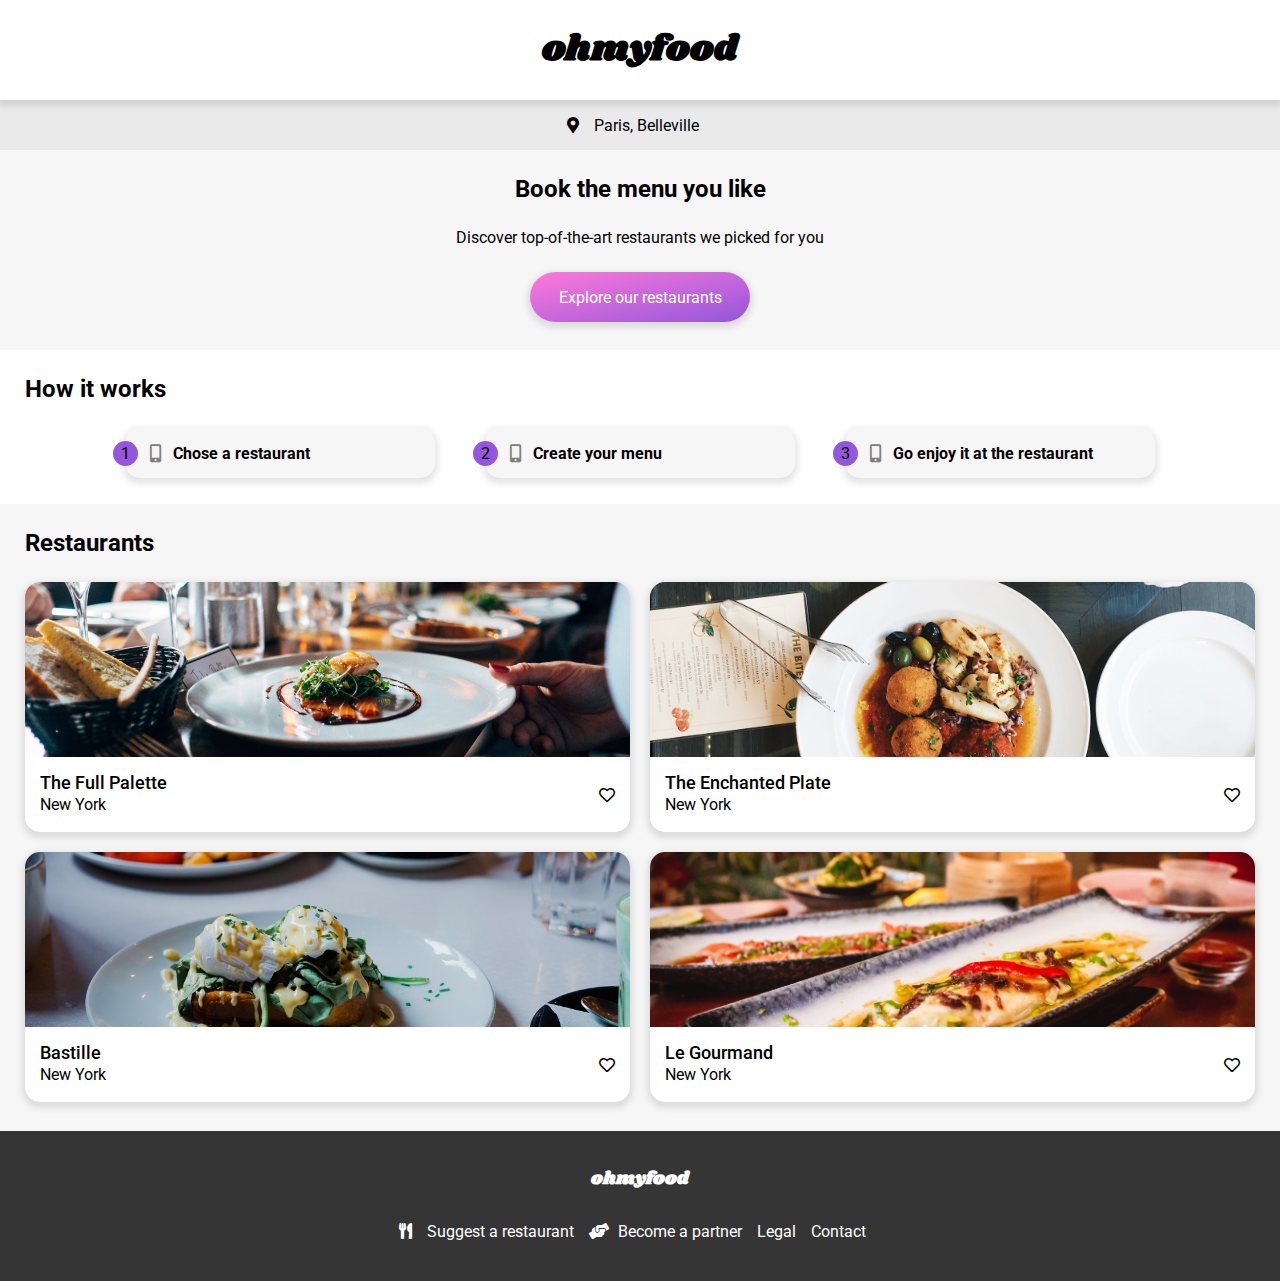
==== commit efa4143d: "reworked header for 1024px screen. Added and filled all menu pages." ====
--- a/index.html
+++ b/index.html
@@ -8,7 +8,7 @@
       href="https://cdnjs.cloudflare.com/ajax/libs/font-awesome/5.15.2/css/all.min.css"
     />
     <link rel="stylesheet" href="css/main.css" />
-    <title>Document</title>
+    <title>ohmyfood</title>
   </head>
   <body>
     <!-- Header -->
--- a/css/main.css
+++ b/css/main.css
@@ -193,6 +193,65 @@
   grid-row: 1/3;
 }
 
+.menu__card {
+  -ms-grid-columns: 1fr 35px;
+      grid-template-columns: 1fr 35px;
+  -ms-grid-rows: 1fr 1fr;
+      grid-template-rows: 1fr 1fr;
+  height: 83px;
+  width: 100%;
+  padding: 10px;
+  border-radius: 15px;
+  -webkit-box-shadow: 0px 3px 6px 3px rgba(0, 0, 0, 0.1);
+          box-shadow: 0px 3px 6px 3px rgba(0, 0, 0, 0.1);
+}
+
+.menu__card:not(:last-child) {
+  margin-bottom: 15px;
+}
+
+.menu__cardTitle {
+  -ms-grid-column: 1;
+  -ms-grid-column-span: 2;
+  grid-column: 1/3;
+  -ms-grid-row: 1;
+  -ms-grid-row-span: 1;
+  grid-row: 1/2;
+  -ms-flex-item-align: center;
+      -ms-grid-row-align: center;
+      align-self: center;
+  font-size: 1.125rem;
+}
+
+.menu__cardSubtitle {
+  -ms-grid-column: 1;
+  -ms-grid-column-span: 1;
+  grid-column: 1/2;
+  -ms-grid-row: 2;
+  -ms-grid-row-span: 1;
+  grid-row: 2/3;
+  -ms-flex-item-align: center;
+      -ms-grid-row-align: center;
+      align-self: center;
+  font-size: 1rem;
+  font-weight: 300;
+}
+
+.menu__cardPrice {
+  -ms-grid-column: 2;
+  -ms-grid-column-span: 1;
+  grid-column: 2/3;
+  -ms-grid-row: 2;
+  -ms-grid-row-span: 1;
+  grid-row: 2/3;
+  -ms-grid-column-align: end;
+      justify-self: end;
+  -ms-flex-item-align: center;
+      -ms-grid-row-align: center;
+      align-self: center;
+  font-size: 1rem;
+}
+
 .header {
   position: relative;
   height: 100px;
@@ -206,9 +265,6 @@
 @media (max-width: 63.9375em) {
   .header {
     padding: 0 10px;
-    -webkit-box-pack: center;
-        -ms-flex-pack: center;
-            justify-content: center;
   }
 }
 
@@ -219,7 +275,7 @@
   cursor: pointer;
 }
 
-@media (min-width: 64em) {
+@media (min-width: 90em) {
   .header__nav {
     max-width: 1440px;
     margin: 0 auto;
@@ -464,4 +520,78 @@
 .footer__icon2 {
   margin-right: 5px;
 }
+
+.menuPage {
+  -ms-grid-columns: 10% 80% 10%;
+      grid-template-columns: 10% 80% 10%;
+}
+
+.menuPage .logo {
+  -ms-flex-item-align: center;
+      -ms-grid-row-align: center;
+      align-self: center;
+  font-size: 1.5rem;
+}
+
+@media (min-width: 90em) {
+  .menuPage {
+    display: block;
+  }
+  .menuPage .logo {
+    display: none;
+  }
+}
+
+.menu__headerPicture {
+  height: 300px;
+  width: 100%;
+  -o-object-fit: cover;
+     object-fit: cover;
+}
+
+.menu__body {
+  position: relative;
+  top: -50px;
+  z-index: 4;
+  height: 100%;
+  padding: 0 10px;
+  background-color: white;
+  border-radius: 25px 25px 0 0;
+}
+
+.menu__title {
+  font-family: "Shrikhand", cursive;
+  font-size: 1.5rem;
+  padding-top: 40px;
+  padding-bottom: 25px;
+}
+
+.menu__subtitle {
+  display: inline-block;
+  padding-bottom: 5px;
+  margin: 15px 0;
+  border-bottom: 2px solid #99e2d0;
+}
+
+@media (min-width: 40em) {
+  .menu__title {
+    text-align: center;
+  }
+  .menu__dishContainer {
+    max-width: 350px;
+    margin: 0 auto;
+  }
+}
+
+@media (min-width: 90em) {
+  .menu__body {
+    padding: 0 25px;
+  }
+  .menu__dishContainer {
+    max-width: 1440px;
+    -ms-grid-columns: 1fr 1fr 1fr;
+        grid-template-columns: 1fr 1fr 1fr;
+    grid-column-gap: 25px;
+  }
+}
 /*# sourceMappingURL=main.css.map */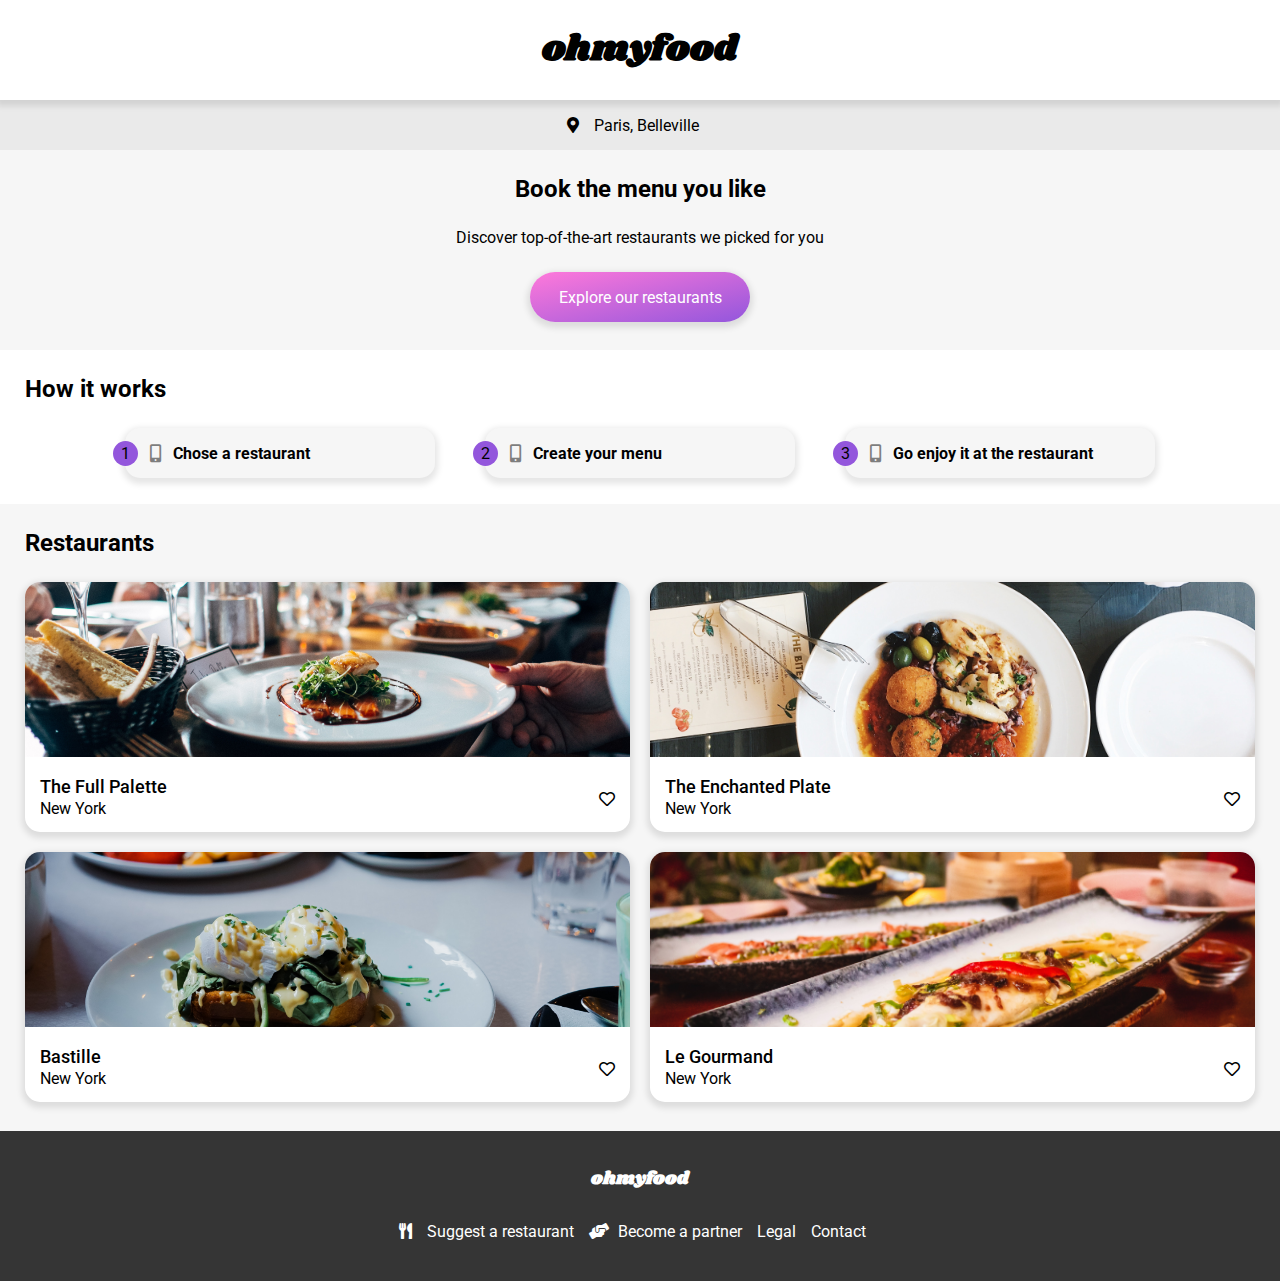
==== commit 40883eaa: "added link tags to restaurants" ====
--- a/index.html
+++ b/index.html
@@ -73,20 +73,23 @@
           <div
             class="restaurants__card restaurants__card--big grid fullPalette"
           >
-            <img
-              src="./img/jay-wennington-N_Y88TWmGwA-unsplash.jpg"
-              alt="the full Palette picture"
-              class="restaurants__cardPicture restaurants__cardPicture--big"
-            />
-            <div class="restaurants__cardBody grid">
-              <h2 class="restaurants__cardTitle">The Full Palette</h2>
-              <p class="restaurants__cardText">New York</p>
-              <i class="far fa-heart restaurants__cardIcon"></i>
-            </div>
+            <a href="theFullPalette.html" class="restaurants__cardLinks">
+              <img
+                src="./img/jay-wennington-N_Y88TWmGwA-unsplash.jpg"
+                alt="the full Palette picture"
+                class="restaurants__cardPicture restaurants__cardPicture--big"
+              />
+              <div class="restaurants__cardBody grid">
+                <h2 class="restaurants__cardTitle">The Full Palette</h2>
+                <p class="restaurants__cardText">New York</p>
+                <i class="far fa-heart restaurants__cardIcon"></i>
+              </div>
+            </a>
           </div>
 
           <!-- The Enchanted Plate -->
           <div class="restaurants__card grid enchatedPlate">
+            <a href="theEnchantedPlate.html" class="restaurants__cardLinks">
             <img
               src="./img/stil-u2Lp8tXIcjw-unsplash.jpg"
               alt="The Enchanted Plate picture"
@@ -97,10 +100,12 @@
               <p class="restaurants__cardText">New York</p>
               <i class="far fa-heart restaurants__cardIcon"></i>
             </div>
+          </a>
           </div>
 
           <!-- Bastille -->
           <div class="restaurants__card restaurants__card--big grid bastille">
+            <a href="bastille.html" class="restaurants__cardLinks">
             <img
               src="./img/toa-heftiba-DQKerTsQwi0-unsplash.jpg"
               alt="Bastille picture"
@@ -111,10 +116,12 @@
               <p class="restaurants__cardText">New York</p>
               <i class="far fa-heart restaurants__cardIcon"></i>
             </div>
+          </a>
           </div>
 
           <!-- Le Gourmand -->
           <div class="restaurants__card grid gourmand">
+            <a href="leGourmand.html" class="restaurants__cardLinks">
             <img
               src="./img/louis-hansel-shotsoflouis-qNBGVyOCY8Q-unsplash.jpg"
               alt="Le Gourmand picture"
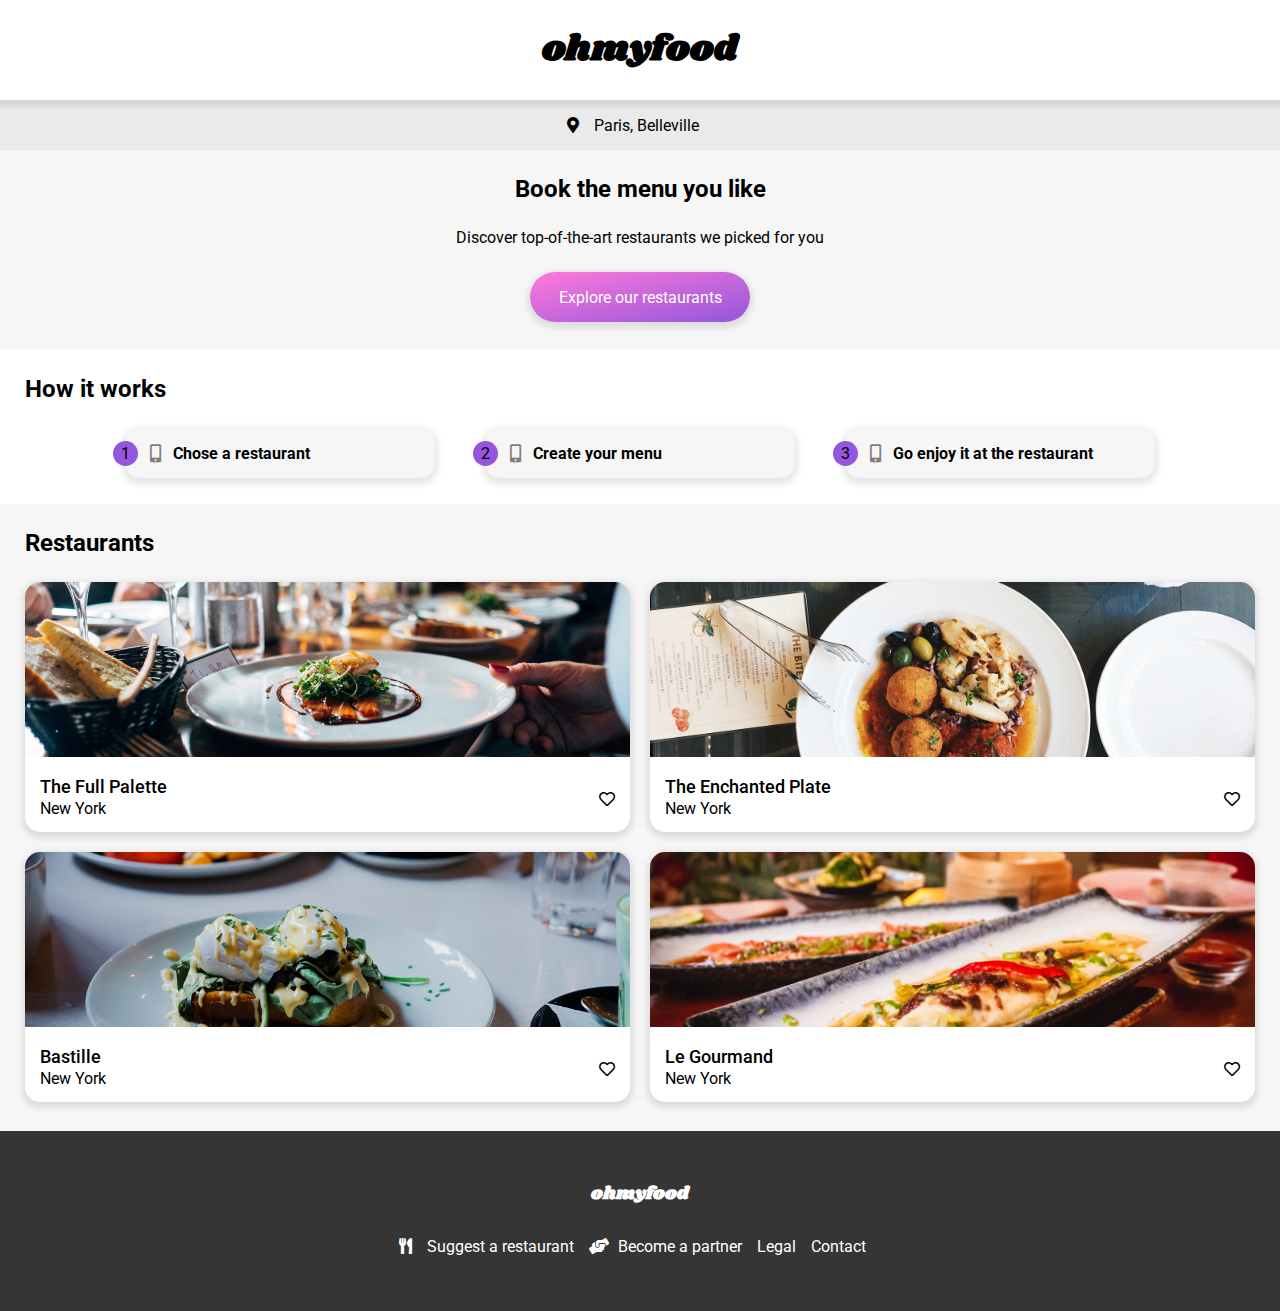
==== commit 2bb8ebd2: "made some changes to comply with w3c checker" ====
--- a/index.html
+++ b/index.html
@@ -19,14 +19,14 @@
     </header>
 
     <!-- location section -->
-    <section class="location flex flex-jc-c flex-ai-c">
+    <div class="location flex flex-jc-c flex-ai-c">
       <p class="location__text">
         <i class="fas fa-map-marker-alt location__icon"></i>Paris, Belleville
       </p>
-    </section>
+    </div>
 
     <!-- Hero section -->
-    <section class="hero">
+    <div class="hero">
       <!-- Hero Top -->
       <section class="heroTop">
         <h2 class="heroTop__title">Book the menu you like</h2>
@@ -38,31 +38,31 @@
       <!-- Hero Bottom -->
       <section class="heroBottom">
         <h2 class="heroBottom__title">How it works</h2>
-        <section class="heroBottom__cards flex flex-ai-c">
-          <article class="heroBottom__card flex flex-ai-c">
+        <div class="heroBottom__cards flex flex-ai-c">
+          <div class="heroBottom__card flex flex-ai-c">
             <div class="heroBottom__cardCircle flex flex-jc-c flex-ai-c">
               <p>1</p>
             </div>
             <i class="fas fa-mobile-alt heroBottom__cardIcon"></i>
             <p class="heroBottom__cardText">Chose a restaurant</p>
-          </article>
-          <article class="heroBottom__card flex flex-ai-c">
+          </div>
+          <div class="heroBottom__card flex flex-ai-c">
             <div class="heroBottom__cardCircle flex flex-jc-c flex-ai-c">
               <p>2</p>
             </div>
             <i class="fas fa-mobile-alt heroBottom__cardIcon"></i>
             <p class="heroBottom__cardText">Create your menu</p>
-          </article>
-          <article class="heroBottom__card flex flex-ai-c">
+          </div>
+          <div class="heroBottom__card flex flex-ai-c">
             <div class="heroBottom__cardCircle flex flex-jc-c flex-ai-c">
               <p>3</p>
             </div>
             <i class="fas fa-mobile-alt heroBottom__cardIcon"></i>
             <p class="heroBottom__cardText">Go enjoy it at the restaurant</p>
-          </article>
-        </section>
+          </div>
+        </div>
       </section>
-    </section>
+    </div>
 
     <!-- Restaurants Section -->
     <main class="restaurants">
@@ -90,48 +90,49 @@
           <!-- The Enchanted Plate -->
           <div class="restaurants__card grid enchatedPlate">
             <a href="theEnchantedPlate.html" class="restaurants__cardLinks">
-            <img
-              src="./img/stil-u2Lp8tXIcjw-unsplash.jpg"
-              alt="The Enchanted Plate picture"
-              class="restaurants__cardPicture"
-            />
-            <div class="restaurants__cardBody grid">
-              <h2 class="restaurants__cardTitle">The Enchanted Plate</h2>
-              <p class="restaurants__cardText">New York</p>
-              <i class="far fa-heart restaurants__cardIcon"></i>
-            </div>
-          </a>
+              <img
+                src="./img/stil-u2Lp8tXIcjw-unsplash.jpg"
+                alt="The Enchanted Plate picture"
+                class="restaurants__cardPicture"
+              />
+              <div class="restaurants__cardBody grid">
+                <h2 class="restaurants__cardTitle">The Enchanted Plate</h2>
+                <p class="restaurants__cardText">New York</p>
+                <i class="far fa-heart restaurants__cardIcon"></i>
+              </div>
+            </a>
           </div>
 
           <!-- Bastille -->
           <div class="restaurants__card restaurants__card--big grid bastille">
             <a href="bastille.html" class="restaurants__cardLinks">
-            <img
-              src="./img/toa-heftiba-DQKerTsQwi0-unsplash.jpg"
-              alt="Bastille picture"
-              class="restaurants__cardPicture restaurants__cardPicture--big"
-            />
-            <div class="restaurants__cardBody grid">
-              <h2 class="restaurants__cardTitle">Bastille</h2>
-              <p class="restaurants__cardText">New York</p>
-              <i class="far fa-heart restaurants__cardIcon"></i>
-            </div>
-          </a>
+              <img
+                src="./img/toa-heftiba-DQKerTsQwi0-unsplash.jpg"
+                alt="Bastille picture"
+                class="restaurants__cardPicture restaurants__cardPicture--big"
+              />
+              <div class="restaurants__cardBody grid">
+                <h2 class="restaurants__cardTitle">Bastille</h2>
+                <p class="restaurants__cardText">New York</p>
+                <i class="far fa-heart restaurants__cardIcon"></i>
+              </div>
+            </a>
           </div>
 
           <!-- Le Gourmand -->
           <div class="restaurants__card grid gourmand">
             <a href="leGourmand.html" class="restaurants__cardLinks">
-            <img
-              src="./img/louis-hansel-shotsoflouis-qNBGVyOCY8Q-unsplash.jpg"
-              alt="Le Gourmand picture"
-              class="restaurants__cardPicture"
-            />
-            <div class="restaurants__cardBody grid">
-              <h2 class="restaurants__cardTitle">Le Gourmand</h2>
-              <p class="restaurants__cardText">New York</p>
-              <i class="far fa-heart restaurants__cardIcon"></i>
-            </div>
+              <img
+                src="./img/louis-hansel-shotsoflouis-qNBGVyOCY8Q-unsplash.jpg"
+                alt="Le Gourmand picture"
+                class="restaurants__cardPicture"
+              />
+              <div class="restaurants__cardBody grid">
+                <h2 class="restaurants__cardTitle">Le Gourmand</h2>
+                <p class="restaurants__cardText">New York</p>
+                <i class="far fa-heart restaurants__cardIcon"></i>
+              </div>
+            </a>
           </div>
         </section>
       </div>
--- a/css/main.css
+++ b/css/main.css
@@ -407,6 +407,10 @@
   padding-bottom: 25px;
 }
 
+.restaurants__cardLinks {
+  cursor: pointer;
+}
+
 @media (max-width: 39.9375em) {
   .restaurants {
     height: 1180px;
@@ -477,7 +481,7 @@
 }
 
 .footer {
-  height: 150px;
+  height: 20vh;
   background-color: #353535;
   color: white;
   text-align: center;
